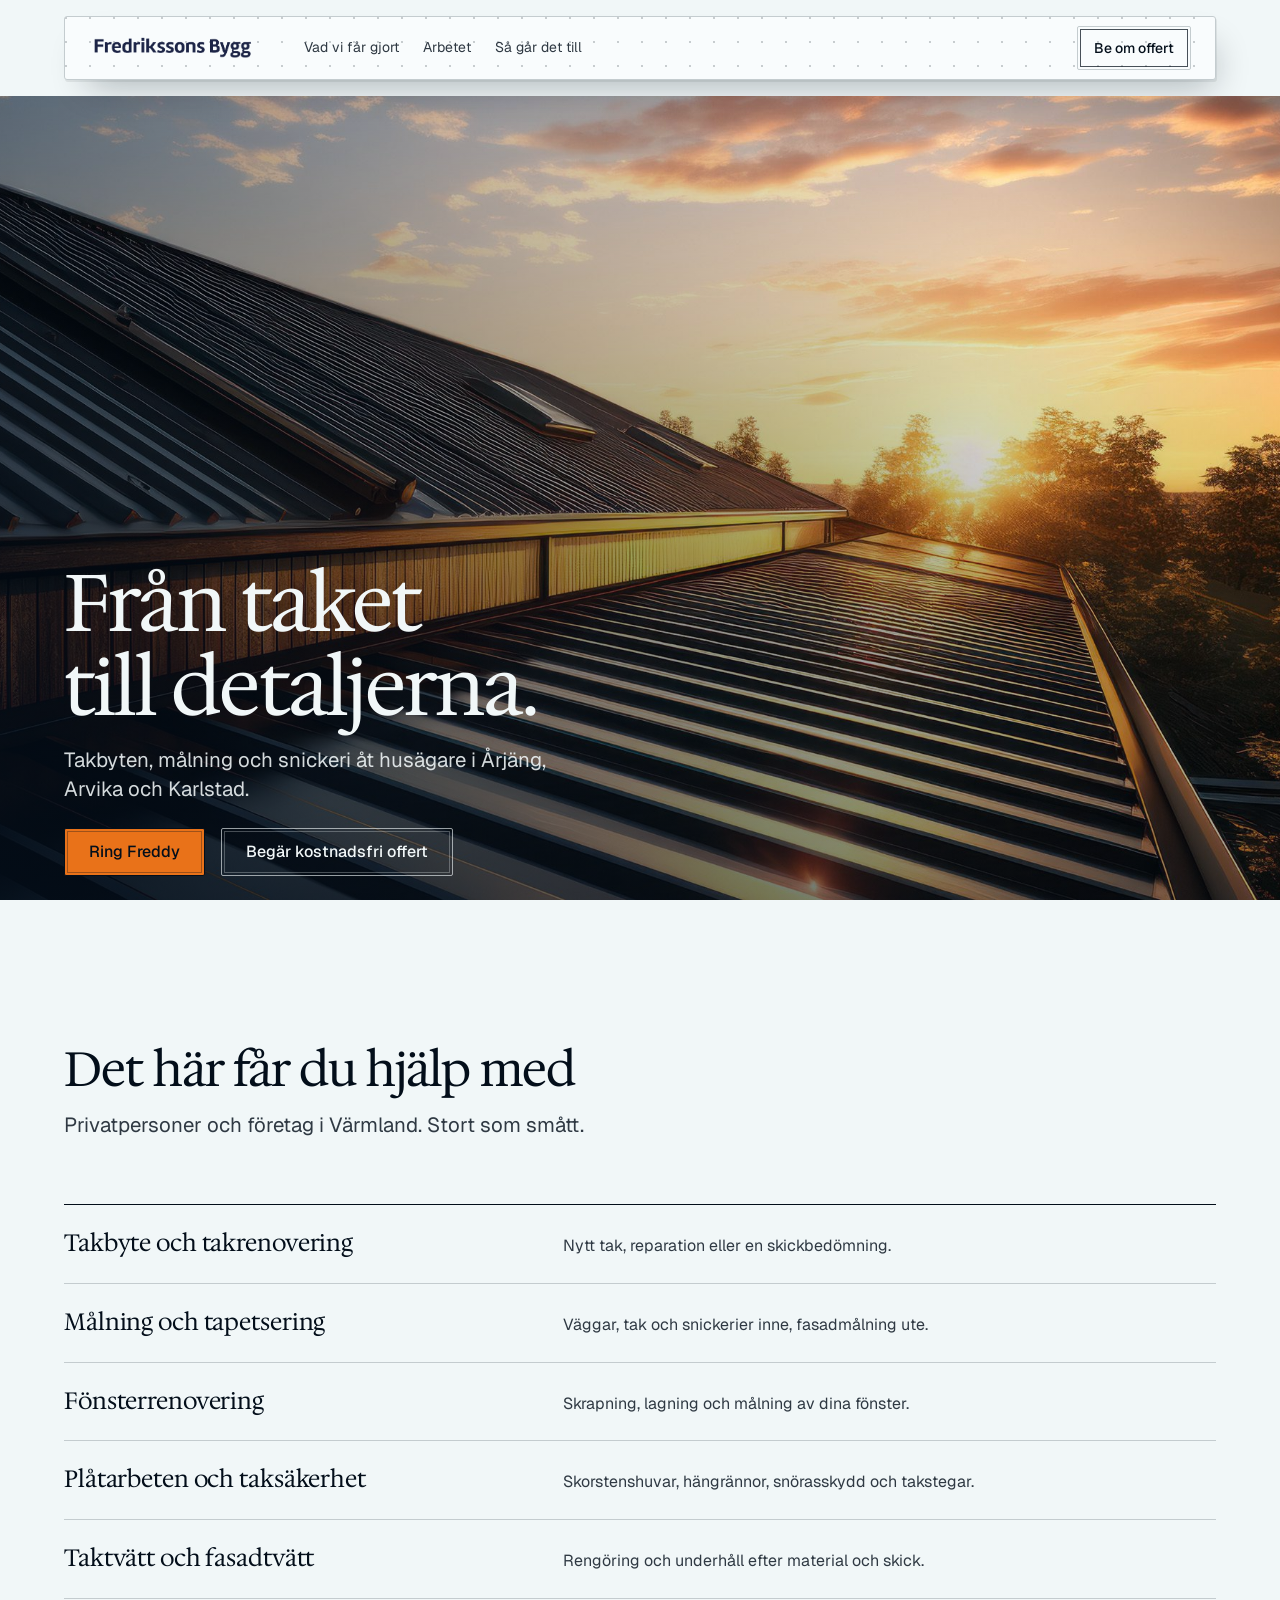
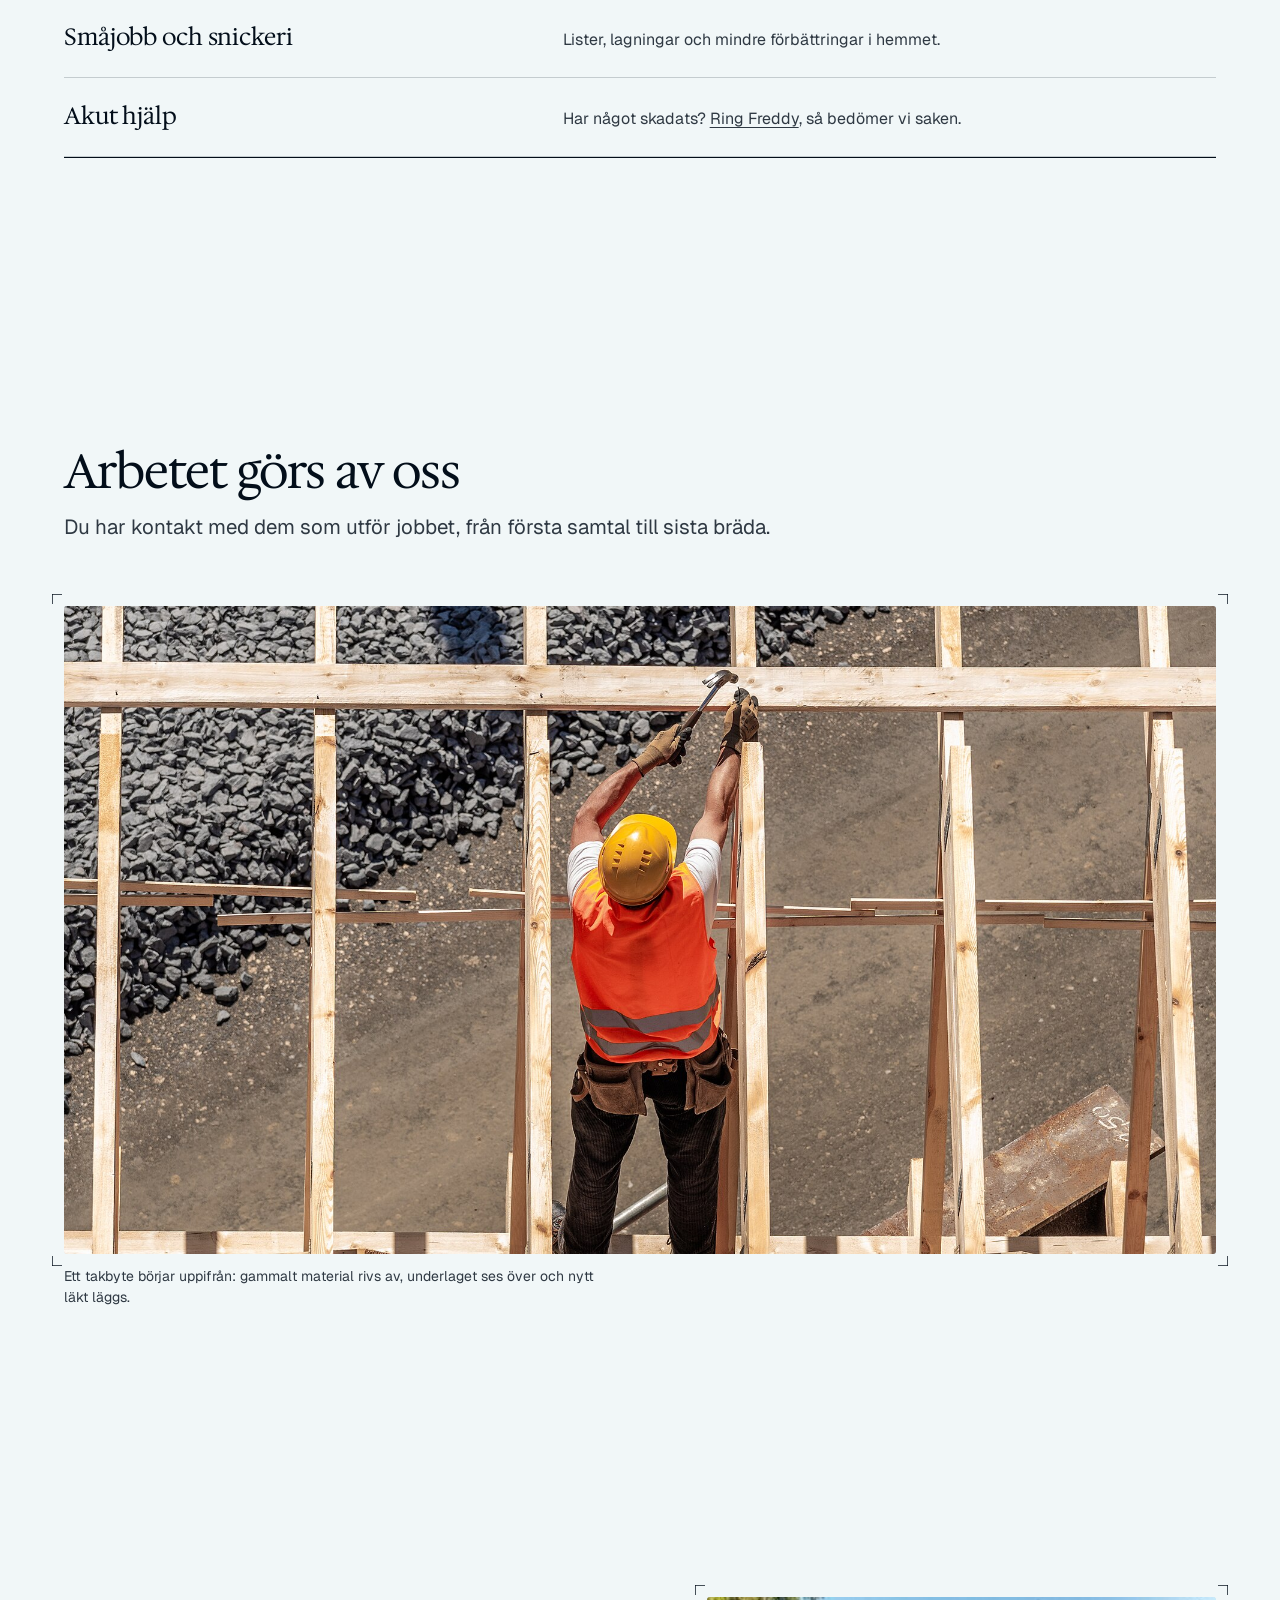
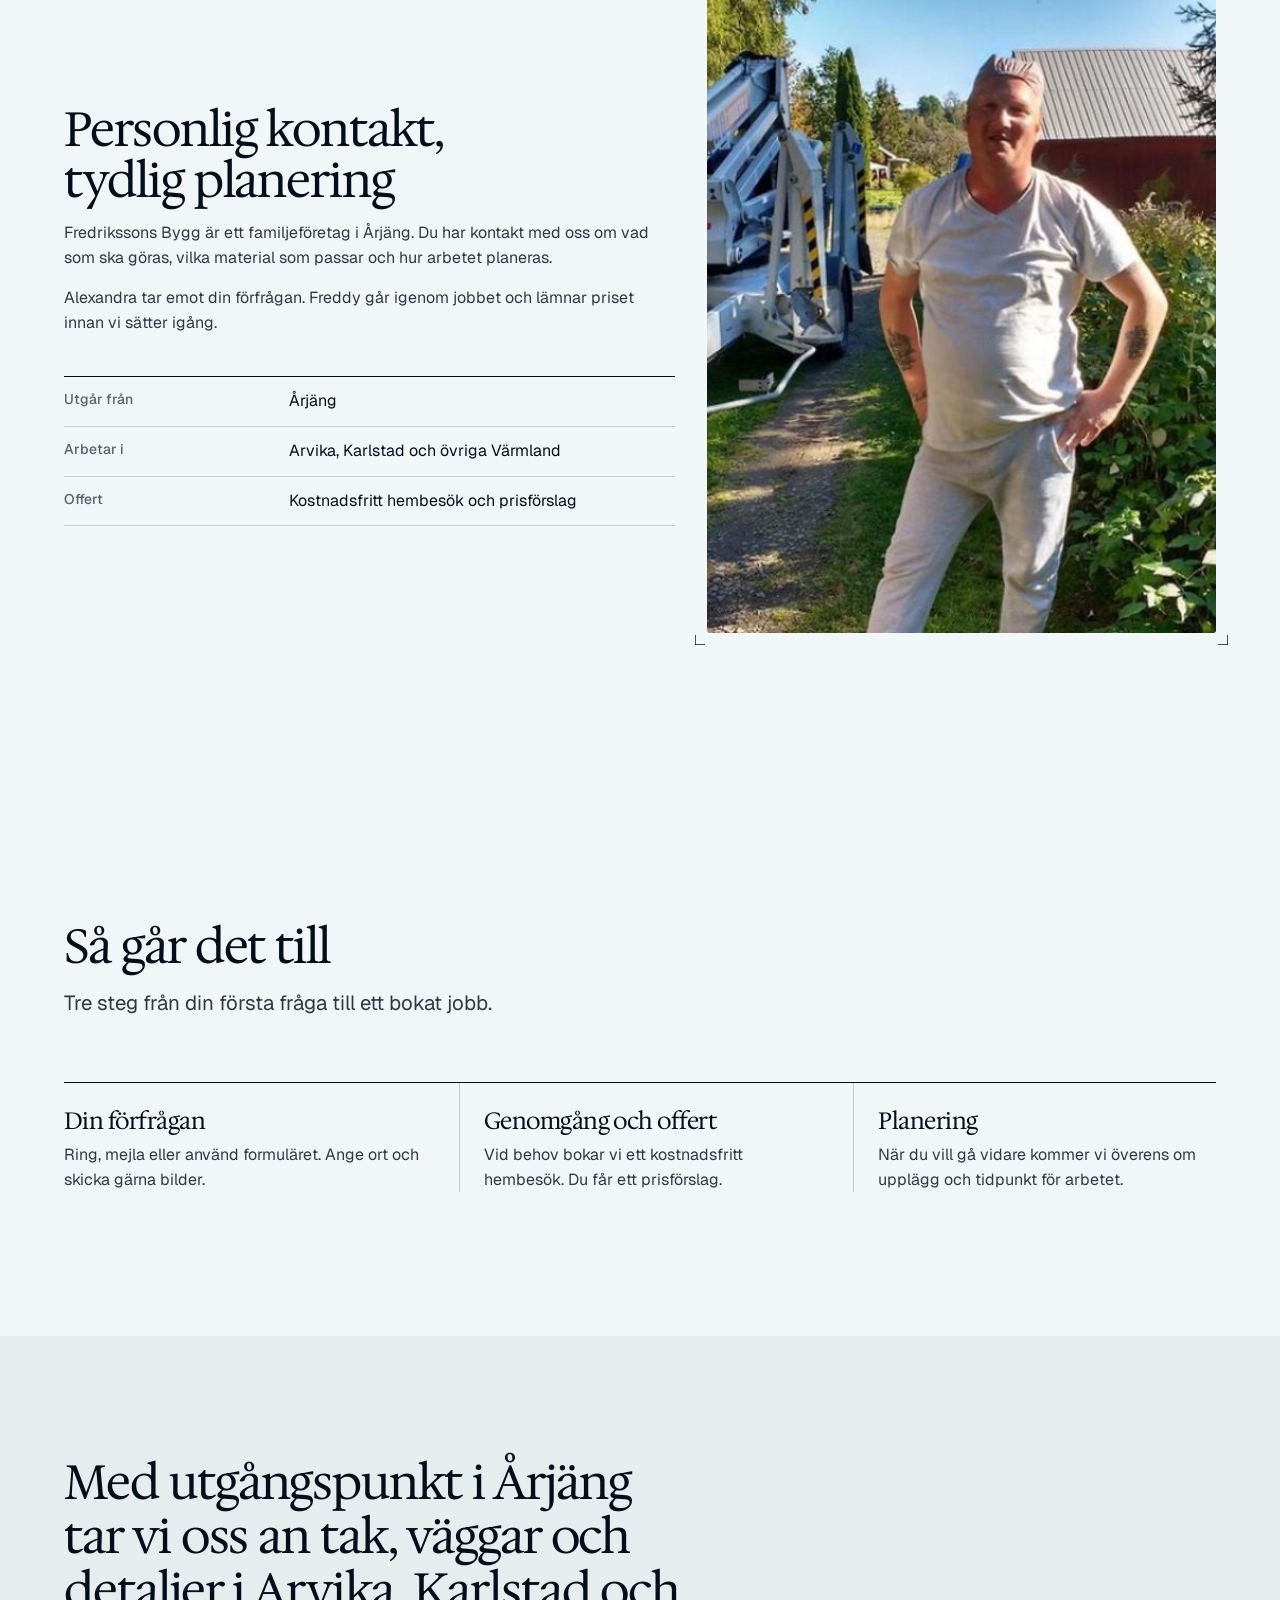
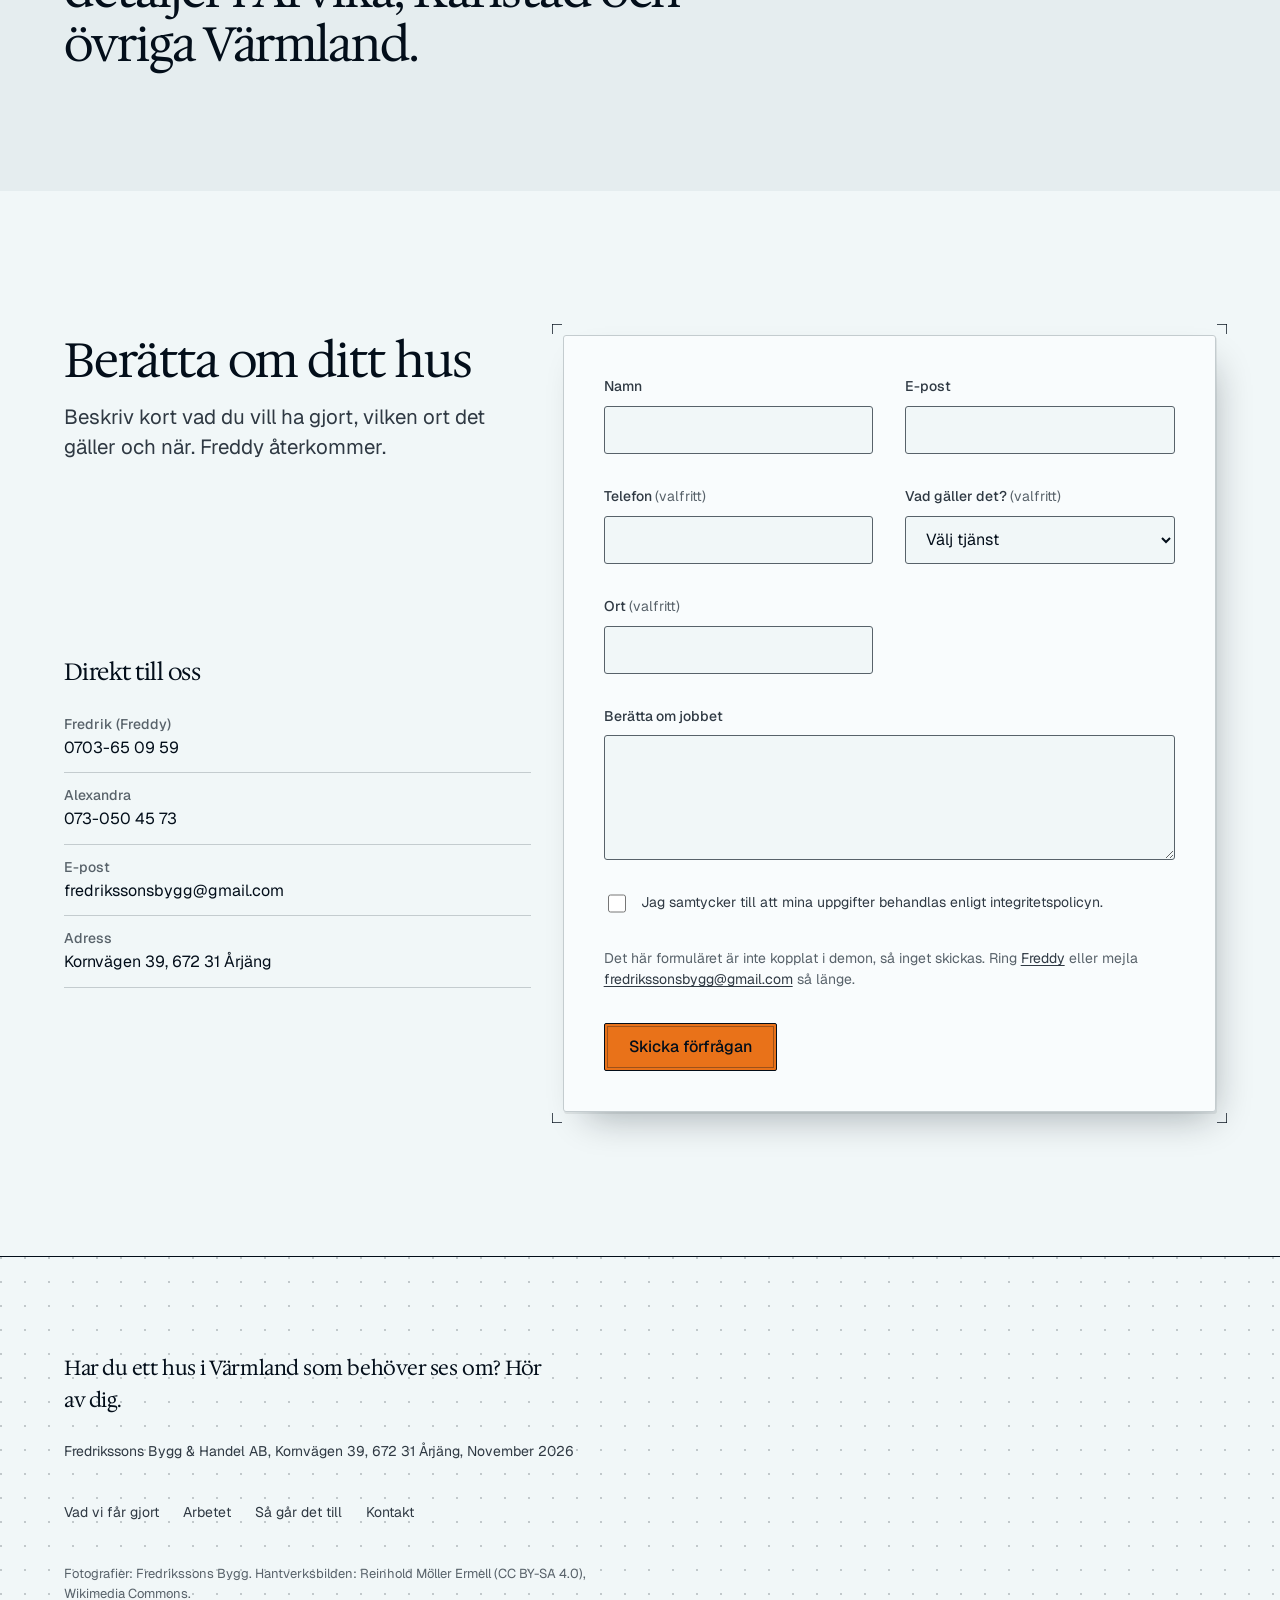
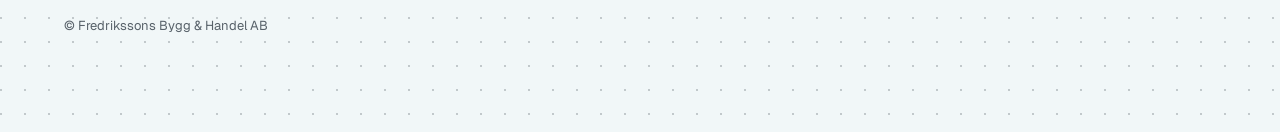
==== index.html @ 861a2e3b "Ny hemsida for Fredrikssons Bygg (Hallmark, Studio)" ====
<!doctype html>
<html lang="sv">
<head>
<meta charset="utf-8">
<meta name="viewport" content="width=device-width, initial-scale=1">
<title>Fredrikssons Bygg: takbyte, målning och snickeri i Värmland</title>
<meta name="description" content="Familjeföretag i Årjäng. Takbyte, målning, fönsterrenovering och småjobb åt husägare i Arvika, Karlstad och övriga Värmland. Kostnadsfri offert.">
<meta name="theme-color" content="#f4f6f7">
<link rel="preconnect" href="https://fonts.googleapis.com">
<link rel="preconnect" href="https://fonts.gstatic.com" crossorigin>
<link href="https://fonts.googleapis.com/css2?family=Hedvig+Letters+Serif:opsz@12..24&family=Geist:wght@400;500&display=swap" rel="stylesheet">
<link rel="stylesheet" href="style.css">
</head>
<body>

<header class="nav">
  <div class="container">
    <div class="nav__pill proof">
      <a class="brand" href="#top" aria-label="Fredrikssons Bygg, till toppen av sidan">
        <img src="files/logotyp.png" width="182" height="28" alt="Fredrikssons Bygg">
      </a>
      <nav class="nav__links" aria-label="Huvudmeny">
        <a href="#tjanster">Vad vi får gjort</a>
        <a href="#arbetet">Arbetet</a>
        <a href="#sa-gar-det-till">Så går det till</a>
      </nav>
      <a class="btn btn--quiet btn--nav" href="#kontakt">Be om offert</a>
    </div>
  </div>
</header>

<main id="top">

  <section class="hero" aria-label="Fredrikssons Bygg">
    <figure class="hero__media" data-slot="hero" data-alt="Ert eget foto: ett färdigt tak i Värmland i dagsljus, gärna ert eget arbete">
      <img src="files/tak.jpg" width="2200" height="1122" alt="Nylagt plåttak i kvällsljus" fetchpriority="high" style="object-position:50% 62%">
    </figure>
    <div class="hero__veil" aria-hidden="true"></div>
    <div class="container hero__content">
      <div class="hero__txt">
        <h1>Från taket till detaljerna.</h1>
        <p class="lead">Takbyten, målning och snickeri åt husägare i Årjäng, Arvika och Karlstad.</p>
        <div class="hero__actions">
          <a class="btn btn--primary" href="tel:+46703650959">Ring Freddy</a>
          <a class="btn btn--ghost" href="#kontakt">Begär kostnadsfri offert</a>
        </div>
      </div>
    </div>
  </section>

  <section class="section" id="tjanster">
    <div class="container">
      <div class="head">
        <h2>Det här får du hjälp med</h2>
        <p class="lead">Privatpersoner och företag i Värmland. Stort som smått.</p>
      </div>
      <ul class="rows">
        <li class="row">
          <h3>Takbyte och takrenovering</h3>
          <p>Nytt tak, reparation eller en skickbedömning.</p>
        </li>
        <li class="row">
          <h3>Målning och tapetsering</h3>
          <p>Väggar, tak och snickerier inne, fasadmålning ute.</p>
        </li>
        <li class="row">
          <h3>Fönsterrenovering</h3>
          <p>Skrapning, lagning och målning av dina fönster.</p>
        </li>
        <li class="row">
          <h3>Plåtarbeten och taksäkerhet</h3>
          <p>Skorstenshuvar, hängrännor, snörasskydd och takstegar.</p>
        </li>
        <li class="row">
          <h3>Taktvätt och fasadtvätt</h3>
          <p>Rengöring och underhåll efter material och skick.</p>
        </li>
        <li class="row">
          <h3>Småjobb och snickeri</h3>
          <p>Lister, lagningar och mindre förbättringar i hemmet.</p>
        </li>
        <li class="row">
          <h3>Akut hjälp</h3>
          <p>Har något skadats? <a href="tel:+46703650959">Ring Freddy</a>, så bedömer vi saken.</p>
        </li>
      </ul>
    </div>
  </section>

  <section class="section" id="arbetet">
    <div class="container">
      <div class="head">
        <h2>Arbetet görs av oss</h2>
        <p class="lead">Du har kontakt med dem som utför jobbet, från första samtal till sista bräda.</p>
      </div>
      <div class="crop">
        <figure class="photo photo--wide" data-slot="arbete" data-alt="Ert eget foto: en av era egna arbetsplatser, till exempel läkt eller pannor som läggs">
          <img src="files/hantverkare.jpg" width="1920" height="1440" alt="Hantverkare lägger läkt på ett underlag, sett uppifrån" loading="lazy" style="object-position:50% 42%">
        </figure>
      </div>
      <p class="caption">Ett takbyte börjar uppifrån: gammalt material rivs av, underlaget ses över och nytt läkt läggs.</p>
    </div>
  </section>

  <section class="section" id="om-oss">
    <div class="container split">
      <div class="split__txt">
        <h2>Personlig kontakt, tydlig planering</h2>
        <p>Fredrikssons Bygg är ett familjeföretag i Årjäng. Du har kontakt med oss om vad som ska göras, vilka material som passar och hur arbetet planeras.</p>
        <p>Alexandra tar emot din förfrågan. Freddy går igenom jobbet och lämnar priset innan vi sätter igång.</p>
        <dl class="facts">
          <div><dt>Utgår från</dt><dd>Årjäng</dd></div>
          <div><dt>Arbetar i</dt><dd>Arvika, Karlstad och övriga Värmland</dd></div>
          <div><dt>Offert</dt><dd>Kostnadsfritt hembesök och prisförslag</dd></div>
        </dl>
      </div>
      <div class="crop">
        <figure class="photo" data-slot="person" data-alt="Ert eget foto: Freddy, Alexandra eller ni två, gärna i arbetskläder">
          <img src="files/freddy.jpg" width="582" height="600" alt="En av oss utanför en arbetsplats" loading="lazy">
        </figure>
      </div>
    </div>
  </section>

  <section class="section" id="sa-gar-det-till">
    <div class="container">
      <div class="head">
        <h2>Så går det till</h2>
        <p class="lead">Tre steg från din första fråga till ett bokat jobb.</p>
      </div>
      <ol class="steps">
        <li>
          <h3>Din förfrågan</h3>
          <p>Ring, mejla eller använd formuläret. Ange ort och skicka gärna bilder.</p>
        </li>
        <li>
          <h3>Genomgång och offert</h3>
          <p>Vid behov bokar vi ett kostnadsfritt hembesök. Du får ett prisförslag.</p>
        </li>
        <li>
          <h3>Planering</h3>
          <p>När du vill gå vidare kommer vi överens om upplägg och tidpunkt för arbetet.</p>
        </li>
      </ol>
    </div>
  </section>

  <section class="section section--band" id="omrade">
    <div class="container">
      <p class="statement">Med utgångspunkt i Årjäng tar vi oss an tak, väggar och detaljer i Arvika, Karlstad och övriga Värmland.</p>
    </div>
  </section>

  <section class="section" id="kontakt">
    <div class="container">
      <div class="close">
        <div class="close__intro">
          <h2>Berätta om ditt hus</h2>
          <p class="lead">Beskriv kort vad du vill ha gjort, vilken ort det gäller och när. Freddy återkommer.</p>
        </div>
        <form class="form crop" id="offert" data-endpoint="">
          <p class="field">
            <label for="namn">Namn</label>
            <input id="namn" name="namn" type="text" autocomplete="name" required>
          </p>
          <p class="field">
            <label for="epost">E-post</label>
            <input id="epost" name="epost" type="email" autocomplete="email" required>
          </p>
          <p class="field">
            <label for="telefon">Telefon <span class="opt">(valfritt)</span></label>
            <input id="telefon" name="telefon" type="tel" autocomplete="tel" inputmode="tel">
          </p>
          <p class="field">
            <label for="tjanst">Vad gäller det? <span class="opt">(valfritt)</span></label>
            <select id="tjanst" name="tjanst">
              <option value="">Välj tjänst</option>
              <option>Takbyte eller takrenovering</option>
              <option>Målning eller tapetsering</option>
              <option>Fönsterrenovering</option>
              <option>Småjobb eller snickeri</option>
              <option>Taktvätt eller fasadtvätt</option>
              <option>Plåtarbeten eller taksäkerhet</option>
              <option>Annat eller flera tjänster</option>
            </select>
          </p>
          <p class="field">
            <label for="ort">Ort <span class="opt">(valfritt)</span></label>
            <input id="ort" name="ort" type="text" autocomplete="address-level2">
          </p>
          <p class="field field--wide">
            <label for="jobb">Berätta om jobbet</label>
            <textarea id="jobb" name="jobb" rows="4" required></textarea>
          </p>
          <p class="field field--check">
            <input id="samtycke" name="samtycke" type="checkbox" required>
            <label for="samtycke">Jag samtycker till att mina uppgifter behandlas enligt integritetspolicyn.</label>
          </p>
          <p class="form__note" data-note>Det här formuläret är inte kopplat i demon, så inget skickas. Ring <a href="tel:+46703650959">Freddy</a> eller mejla <a href="mailto:fredrikssonsbygg@gmail.com">fredrikssonsbygg@gmail.com</a> så länge.</p>
          <button type="submit" class="btn btn--primary">Skicka förfrågan</button>
        </form>
        <aside class="contact">
          <h3>Direkt till oss</h3>
          <dl class="contact__list">
            <div><dt>Fredrik (Freddy)</dt><dd><a href="tel:+46703650959">0703-65 09 59</a></dd></div>
            <div><dt>Alexandra</dt><dd><a href="tel:+46730504573">073-050 45 73</a></dd></div>
            <div><dt>E-post</dt><dd><a href="mailto:fredrikssonsbygg@gmail.com">fredrikssonsbygg@gmail.com</a></dd></div>
            <div><dt>Adress</dt><dd>Kornvägen 39, 672 31 Årjäng</dd></div>
          </dl>
        </aside>
      </div>
    </div>
  </section>

</main>

<footer class="footer proof">
  <div class="container">
    <p class="footer__close">Har du ett hus i Värmland som behöver ses om? Hör av dig.</p>
    <p class="footer__sign">Fredrikssons Bygg &amp; Handel AB, Kornvägen 39, 672 31 Årjäng, <time datetime="2026-11">November 2026</time></p>
    <nav class="footer__links" aria-label="Sidfot">
      <a href="#tjanster">Vad vi får gjort</a>
      <a href="#arbetet">Arbetet</a>
      <a href="#sa-gar-det-till">Så går det till</a>
      <a href="#kontakt">Kontakt</a>
    </nav>
    <p class="footer__credits" data-credits>Fotografier: Fredrikssons Bygg. Hantverksbilden: Reinhold Möller Ermell (CC BY-SA 4.0), Wikimedia Commons.</p>
    <p class="footer__legal">© Fredrikssons Bygg &amp; Handel AB</p>
  </div>
</footer>

<script>
window.hallmarkSlots = (m) => { for (const [k, v] of Object.entries(m)) { const s = document.querySelector(`[data-slot="${k}"]`); if (!s) continue; const im = new Image(); im.src = typeof v === 'string' ? v : v.src; im.alt = (typeof v === 'object' && v.alt) || s.dataset.alt || ''; s.querySelectorAll(':scope > img').forEach((o) => o.remove()); s.prepend(im); } };
document.querySelectorAll('[data-slot] img').forEach((i) => { if (i.complete && !i.naturalWidth) i.remove(); else i.addEventListener('error', () => i.remove(), { once: true }); });
document.getElementById('offert').addEventListener('submit', (e) => e.preventDefault());
</script>
</body>
</html>
---- style.css ----
/* Hallmark · shape: Work-led proof sheet (swapped from the draw's Feature Stack, which needs product screens the material has none of) · genre: editorial · theme: Studio (deal 1/3, drawn) · job: hire · draw: 2545f6
 * hero: Poster · nav: floating bar (pill refused: Studio's corners are square) · footer: letter close · imagery: photographs, the family's own two plus one library frame credited in the footer · signature: the family's roof at dusk as the whole first screen
 * axes: light/roman-serif/warm · posture: restrained · contrast: pass · fold: pass · v2.0.0 */
/* Hallmark · pre-emit critique: P5 H4 E4 S5 R4 V4 · weakest: E, the services were about to become icon tiles; set them as rows under an ink rule instead */
@import url("./tokens.css");
@import url("./base.css");

/* ---------- print marks (Studio): crop ticks on every printed piece ---------- */
.crop { position: relative; --l: 10px; --o: 12px; }
.crop::before {
  content: ""; position: absolute; inset: calc(-1 * var(--o)); pointer-events: none; z-index: var(--z-raised);
  background:
    linear-gradient(var(--color-mark), var(--color-mark)) 0 0 / var(--l) 1px no-repeat,
    linear-gradient(var(--color-mark), var(--color-mark)) 0 0 / 1px var(--l) no-repeat,
    linear-gradient(var(--color-mark), var(--color-mark)) 100% 0 / var(--l) 1px no-repeat,
    linear-gradient(var(--color-mark), var(--color-mark)) 100% 0 / 1px var(--l) no-repeat,
    linear-gradient(var(--color-mark), var(--color-mark)) 0 100% / var(--l) 1px no-repeat,
    linear-gradient(var(--color-mark), var(--color-mark)) 0 100% / 1px var(--l) no-repeat,
    linear-gradient(var(--color-mark), var(--color-mark)) 100% 100% / var(--l) 1px no-repeat,
    linear-gradient(var(--color-mark), var(--color-mark)) 100% 100% / 1px var(--l) no-repeat;
}

/* the theme's generated proof ground; never behind running text, never behind the whole page */
.proof { background-image: radial-gradient(circle at 1px 1px, var(--color-dot) 1px, transparent 1.4px); background-size: 24px 24px; }

/* the orange construction guide, rules only, never orange type */
.guide { display: block; width: var(--space-3xl); height: var(--rule-hair); background: var(--color-accent); margin-bottom: var(--space-lg); }

/* ---------- controls ---------- */
.btn {
  position: relative; display: inline-flex; align-items: center; justify-content: center; gap: var(--space-xs);
  min-height: 48px; padding: 0 var(--space-lg); border: var(--rule-hair) solid var(--color-ink); border-radius: 2px;
  background: transparent; color: var(--color-ink); font: 500 var(--text-md) / 1 var(--font-body);
  white-space: nowrap; text-decoration: none; cursor: pointer;
  transition: background-color var(--dur-short) var(--ease-out), color var(--dur-short) var(--ease-out), transform var(--dur-micro) var(--ease-out);
}
.btn::after { content: ""; position: absolute; inset: 2px; border: var(--rule-hair) solid var(--color-mark); pointer-events: none; }
.btn:hover { background: var(--color-paper-2); }
.btn:active { transform: translateY(1px); }
.btn:focus-visible { outline: 2px solid var(--color-focus); outline-offset: 2px; }
.btn:disabled, .btn[aria-disabled="true"] { opacity: 0.55; cursor: not-allowed; transform: none; }
.btn--primary { background: var(--color-accent); color: var(--color-accent-ink); border-color: var(--color-ink); }
.btn--primary:hover { background: color-mix(in oklab, var(--color-accent) 84%, var(--color-ink)); }
.btn--primary::after { border-color: color-mix(in oklab, var(--color-accent-ink) 32%, transparent); }
.btn--quiet { border-color: var(--color-rule); }
.btn--quiet:hover { background: var(--color-paper-2); }
.btn--ghost { color: var(--color-paper); border-color: color-mix(in oklab, var(--color-paper) 62%, transparent); }
.btn--ghost:hover { background: color-mix(in oklab, var(--color-paper) 16%, transparent); }
.btn--ghost::after { border-color: color-mix(in oklab, var(--color-paper) 28%, transparent); }

/* ---------- nav: a floating proof bar ---------- */
.nav { position: sticky; top: 0; z-index: var(--z-sticky-nav); padding-block: var(--space-md); }
.nav__pill {
  display: flex; align-items: center; gap: var(--space-lg); min-height: 64px;
  padding-inline: var(--space-lg); background-color: var(--color-paper-hi);
  border: var(--rule-hair) solid var(--color-rule); border-radius: var(--radius-card); box-shadow: var(--shadow-sheet);
}
.brand { display: inline-flex; align-items: center; }
.brand img { height: 26px; width: auto; }
.nav__links { display: flex; gap: var(--space-lg); margin-inline-start: var(--space-lg); }
.nav__links a { font-size: var(--text-sm); color: var(--color-ink-2); text-decoration: none; }
.nav__links a:hover { color: var(--color-ink); text-decoration: underline; text-decoration-color: var(--color-accent); text-underline-offset: 0.24em; }
.btn--nav { margin-inline-start: auto; min-height: 44px; padding: 0 var(--space-md); font-size: var(--text-sm); }

/* ---------- hero: Poster ---------- */
:root { --nav-h: calc(64px + var(--space-md) * 2); }
.hero { position: relative; display: grid; align-content: end; min-height: calc(100dvh - var(--nav-h)); isolation: isolate; }
.hero__media { position: absolute; inset: 0; margin: 0; border-radius: 0; }
.hero__veil {
  position: absolute; inset: 0; z-index: 2;
  background: linear-gradient(to top right, color-mix(in oklab, var(--color-ink) 84%, transparent) 0%, color-mix(in oklab, var(--color-ink) 34%, transparent) 52%, transparent 84%);
}
.hero__content { position: relative; z-index: 3; padding-block: var(--space-2xl) var(--space-lg); }
.hero__txt { max-width: 34rem; }
.hero h1 { color: var(--color-paper); }
.hero .lead { margin-top: var(--space-md); color: color-mix(in oklab, var(--color-paper) 88%, transparent); }
.hero__actions { display: flex; flex-wrap: wrap; gap: var(--space-md); margin-top: var(--space-lg); }

/* ---------- sections ---------- */
.section { padding-block: var(--section-gap); }
.head { margin-bottom: var(--space-2xl); }
.head h2 { margin-bottom: var(--space-md); }
.head .lead { color: var(--color-ink-2); }

/* rows: the services as an index under an ink rule */
.rows { list-style: none; margin: 0; padding: 0; border-top: var(--rule-hair) solid var(--color-ink); border-bottom: var(--rule-hair) solid var(--color-ink); }
.row {
  display: grid; grid-template-columns: minmax(0, 5fr) minmax(0, 7fr); gap: var(--gap-columns); align-items: baseline;
  padding-block: var(--space-lg); border-bottom: var(--rule-hair) solid var(--color-rule);
  animation: rise var(--dur-long) var(--ease-out) both;
}
.rows .row:nth-child(2) { animation-delay: 40ms; }
.rows .row:nth-child(3) { animation-delay: 80ms; }
.rows .row:nth-child(4) { animation-delay: 120ms; }
.rows .row:nth-child(5) { animation-delay: 160ms; }
.rows .row:nth-child(6) { animation-delay: 200ms; }
.rows .row:nth-child(7) { animation-delay: 240ms; }
.row h3 { font-size: var(--text-title); letter-spacing: -0.005em; }
.row p { color: var(--color-ink-2); max-width: 62ch; }
@keyframes rise { from { opacity: 0; transform: translateY(10px); } to { opacity: 1; transform: none; } }

/* photographs */
.photo { width: 100%; margin: 0; border-radius: var(--radius-card); outline: var(--rule-hair) solid color-mix(in oklab, var(--color-ink) 8%, transparent); outline-offset: -1px; }
.photo--wide { aspect-ratio: 16 / 9; min-height: 360px; }
#om-oss .photo { aspect-ratio: 4 / 5; min-height: 440px; }
.caption { margin-top: var(--space-sm); font-size: var(--text-sm); color: var(--color-ink-2); max-width: 62ch; }

/* split: the family */
.split { display: grid; grid-template-columns: minmax(0, 6fr) minmax(0, 5fr); gap: var(--gap-columns); align-items: center; }
.split__txt h2 { margin-bottom: var(--space-md); }
.split__txt p { color: var(--color-ink-2); margin-bottom: var(--space-md); max-width: 60ch; }
.facts { margin: var(--space-xl) 0 0; border-top: var(--rule-hair) solid var(--color-ink); }
.facts > div { display: grid; grid-template-columns: minmax(0, 1fr) minmax(0, 2fr); gap: var(--gap-columns); padding-block: var(--space-sm); border-bottom: var(--rule-hair) solid var(--color-rule); }
.facts dt, .contact__list dt { font-size: var(--text-sm); font-weight: 500; color: var(--color-muted); }
.facts dd { margin: 0; }

/* steps: a real ordered list, no ordinal labels */
.steps { list-style: none; margin: 0; padding: 0; display: grid; grid-template-columns: repeat(3, minmax(0, 1fr)); gap: var(--gap-columns); border-top: var(--rule-hair) solid var(--color-ink); }
.steps li { padding-block: var(--space-lg) 0; }
.steps li + li { padding-inline-start: var(--space-lg); border-inline-start: var(--rule-hair) solid var(--color-rule); }
.steps h3 { margin-bottom: var(--space-xs); }
.steps p { color: var(--color-ink-2); }

/* statement band */
.section--band { background: var(--color-paper-2); padding-block: var(--section-gap-s); }
.statement { font-family: var(--font-display); font-weight: var(--display-weight); font-size: var(--text-section); line-height: 1.12; letter-spacing: var(--tracking-display); max-width: 24ch; }

/* close: the quote form beside the head, the direct lines beneath it */
.close { display: grid; grid-template-columns: minmax(0, 5fr) minmax(0, 7fr); gap: var(--gap-columns); align-items: start; }
.close__intro { grid-column: 1; }
.close__intro h2 { margin-bottom: var(--space-md); }
.close__intro .lead { color: var(--color-ink-2); margin-bottom: var(--space-xl); }
.contact { grid-column: 1; }
.form {
  display: grid; grid-template-columns: repeat(2, minmax(0, 1fr)); gap: var(--gap-columns);
  background-color: var(--color-paper-hi); border: var(--rule-hair) solid var(--color-rule); border-radius: var(--radius-card);
  box-shadow: var(--shadow-sheet); padding: var(--space-xl); grid-column: 2; grid-row: 1 / span 2;
}
.field { display: flex; flex-direction: column; gap: var(--space-xs); margin: 0; }
.field--wide, .field--check, .form__note, .form .btn { grid-column: 1 / -1; }
.field label { font-size: var(--text-sm); font-weight: 500; color: var(--color-ink-2); }
.opt { font-weight: 400; color: var(--color-muted); }
input[type="text"], input[type="email"], input[type="tel"], select, textarea {
  min-height: 48px; padding-inline: var(--space-md); background: var(--color-paper); color: var(--color-ink);
  border: var(--rule-hair) solid var(--color-muted); border-radius: 3px; font-size: var(--text-md);
}
textarea { padding-block: var(--space-sm); resize: vertical; }
input:focus-visible, select:focus-visible, textarea:focus-visible { outline: 2px solid var(--color-focus); outline-offset: 0; }
input:disabled, select:disabled, textarea:disabled { opacity: 0.55; cursor: not-allowed; }
.field--check { flex-direction: row; align-items: flex-start; gap: var(--space-sm); }
.field--check input { min-height: 0; width: 1.15rem; height: 1.15rem; margin-block-start: 2px; flex-shrink: 0; }
.field--check label { font-weight: 400; }
.form__note { font-size: var(--text-sm); color: var(--color-muted); max-width: 62ch; }
.form__note a { color: var(--color-ink-2); }
.form .btn { justify-self: start; }
.contact h3 { margin-bottom: var(--space-md); }
.contact__list { margin: 0; }
.contact__list > div { padding-block: var(--space-sm); border-bottom: var(--rule-hair) solid var(--color-rule); }
.contact__list dd { margin: 0; }
.contact__list a { text-decoration-color: transparent; }
.contact__list a:hover { text-decoration-color: var(--color-accent); }

/* ---------- footer: a letter close ---------- */
.footer { border-top: var(--rule-hair) solid var(--color-ink); padding-block: var(--space-3xl); }
.footer__close { font-family: var(--font-display); font-weight: var(--display-weight); font-size: var(--text-lead); letter-spacing: var(--tracking-display); max-width: 44ch; margin-bottom: var(--space-lg); }
.footer__sign { font-size: var(--text-sm); color: var(--color-ink-2); margin-bottom: var(--space-xl); }
.footer__links { display: flex; flex-wrap: wrap; gap: var(--space-lg); margin-bottom: var(--space-xl); }
.footer__links a { font-size: var(--text-sm); color: var(--color-ink-2); text-decoration: none; }
.footer__links a:hover { color: var(--color-ink); text-decoration: underline; text-decoration-color: var(--color-accent); text-underline-offset: 0.24em; }
.footer__credits { font-size: var(--text-xs); color: var(--color-muted); margin-bottom: var(--space-sm); max-width: 72ch; }
.footer__legal { font-size: var(--text-xs); color: var(--color-muted); }

/* ---------- responsive ---------- */
@media (max-width: 60rem) {
  .hero { min-height: calc(100svh - var(--nav-h)); }
  .photo--wide, #om-oss .photo { min-height: 0; }
  .nav__links { display: none; }
  .split, .close { grid-template-columns: minmax(0, 1fr); gap: var(--space-2xl); }
  .close__intro, .contact, .form { grid-column: 1; grid-row: auto; }
  #om-oss .photo { order: -1; }
  .steps { grid-template-columns: minmax(0, 1fr); }
  .steps li + li { border-inline-start: 0; padding-inline-start: 0; border-top: var(--rule-hair) solid var(--color-rule); }
  .statement { max-width: 32ch; }
}
@media (max-width: 40rem) {
  .row { grid-template-columns: minmax(0, 1fr); gap: var(--space-xs); }
  .form { grid-template-columns: minmax(0, 1fr); }
  .hero__actions .btn { flex: 1 1 auto; }
}
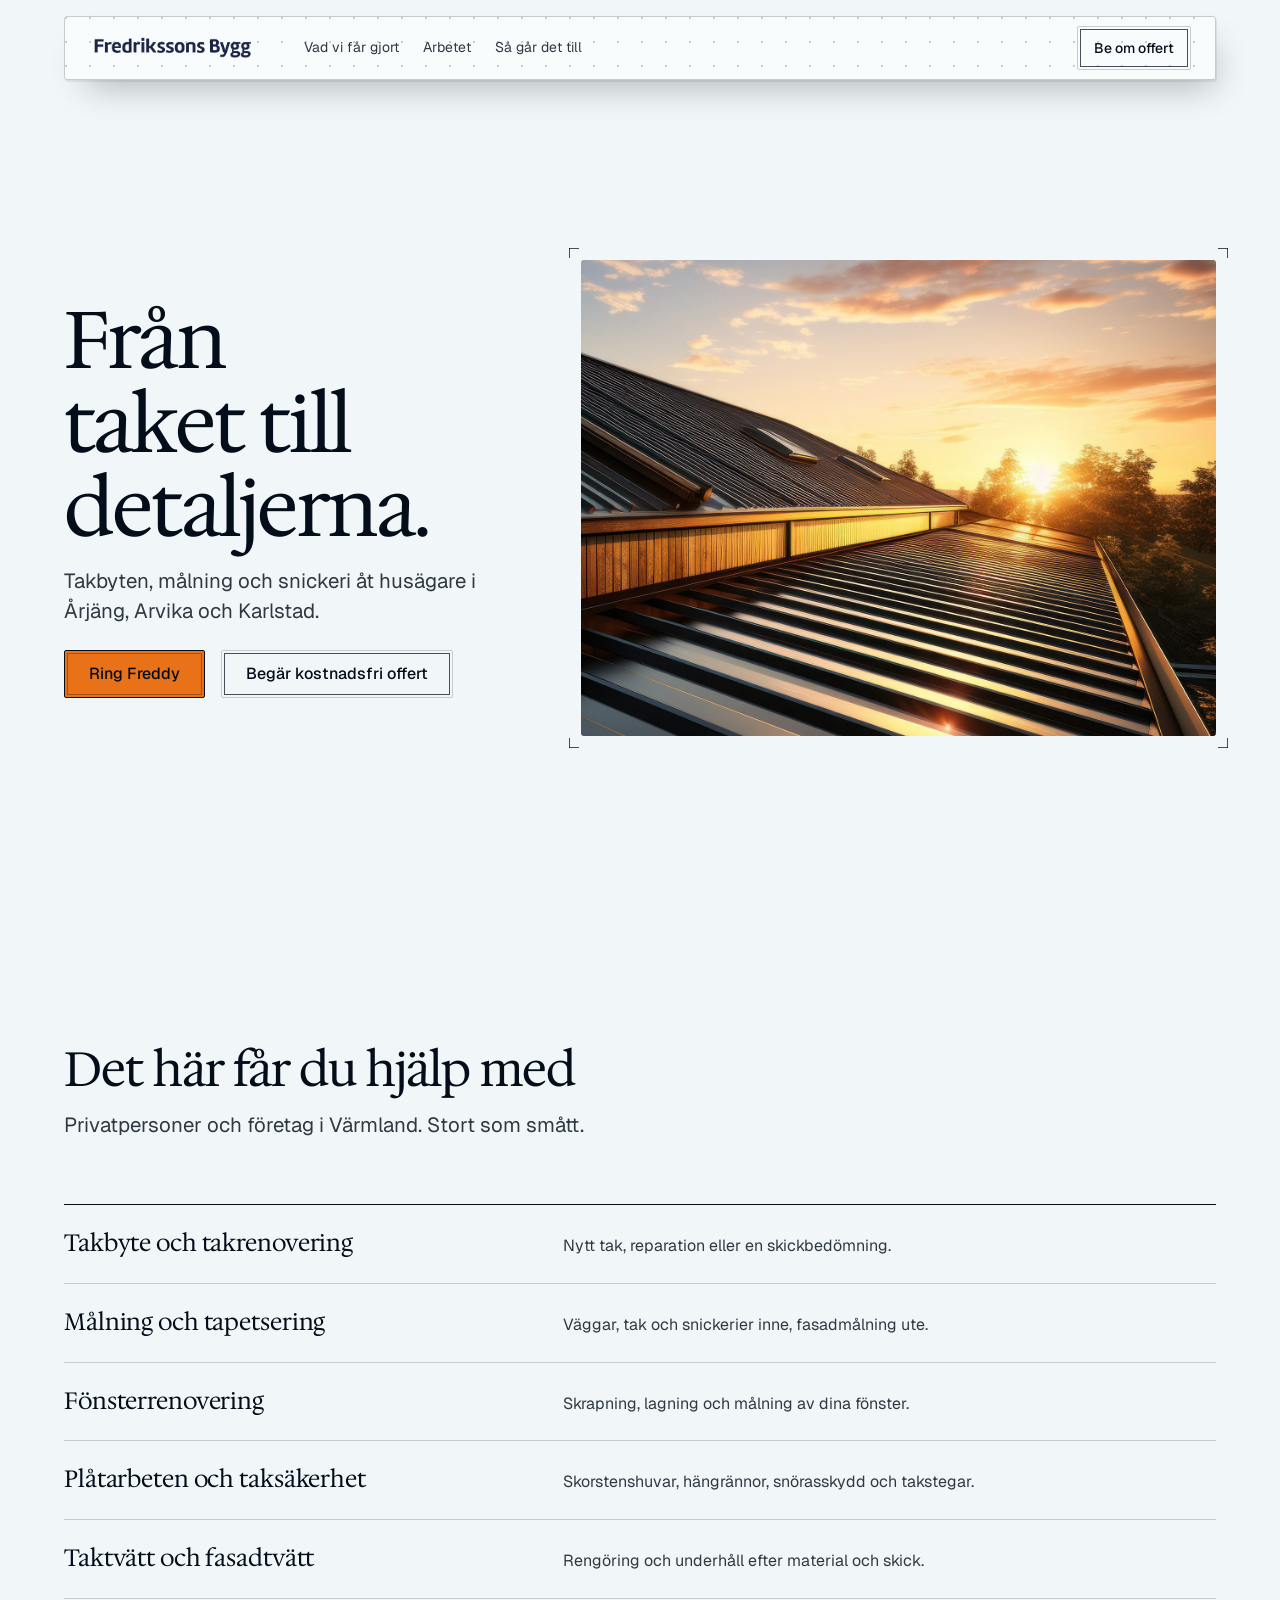
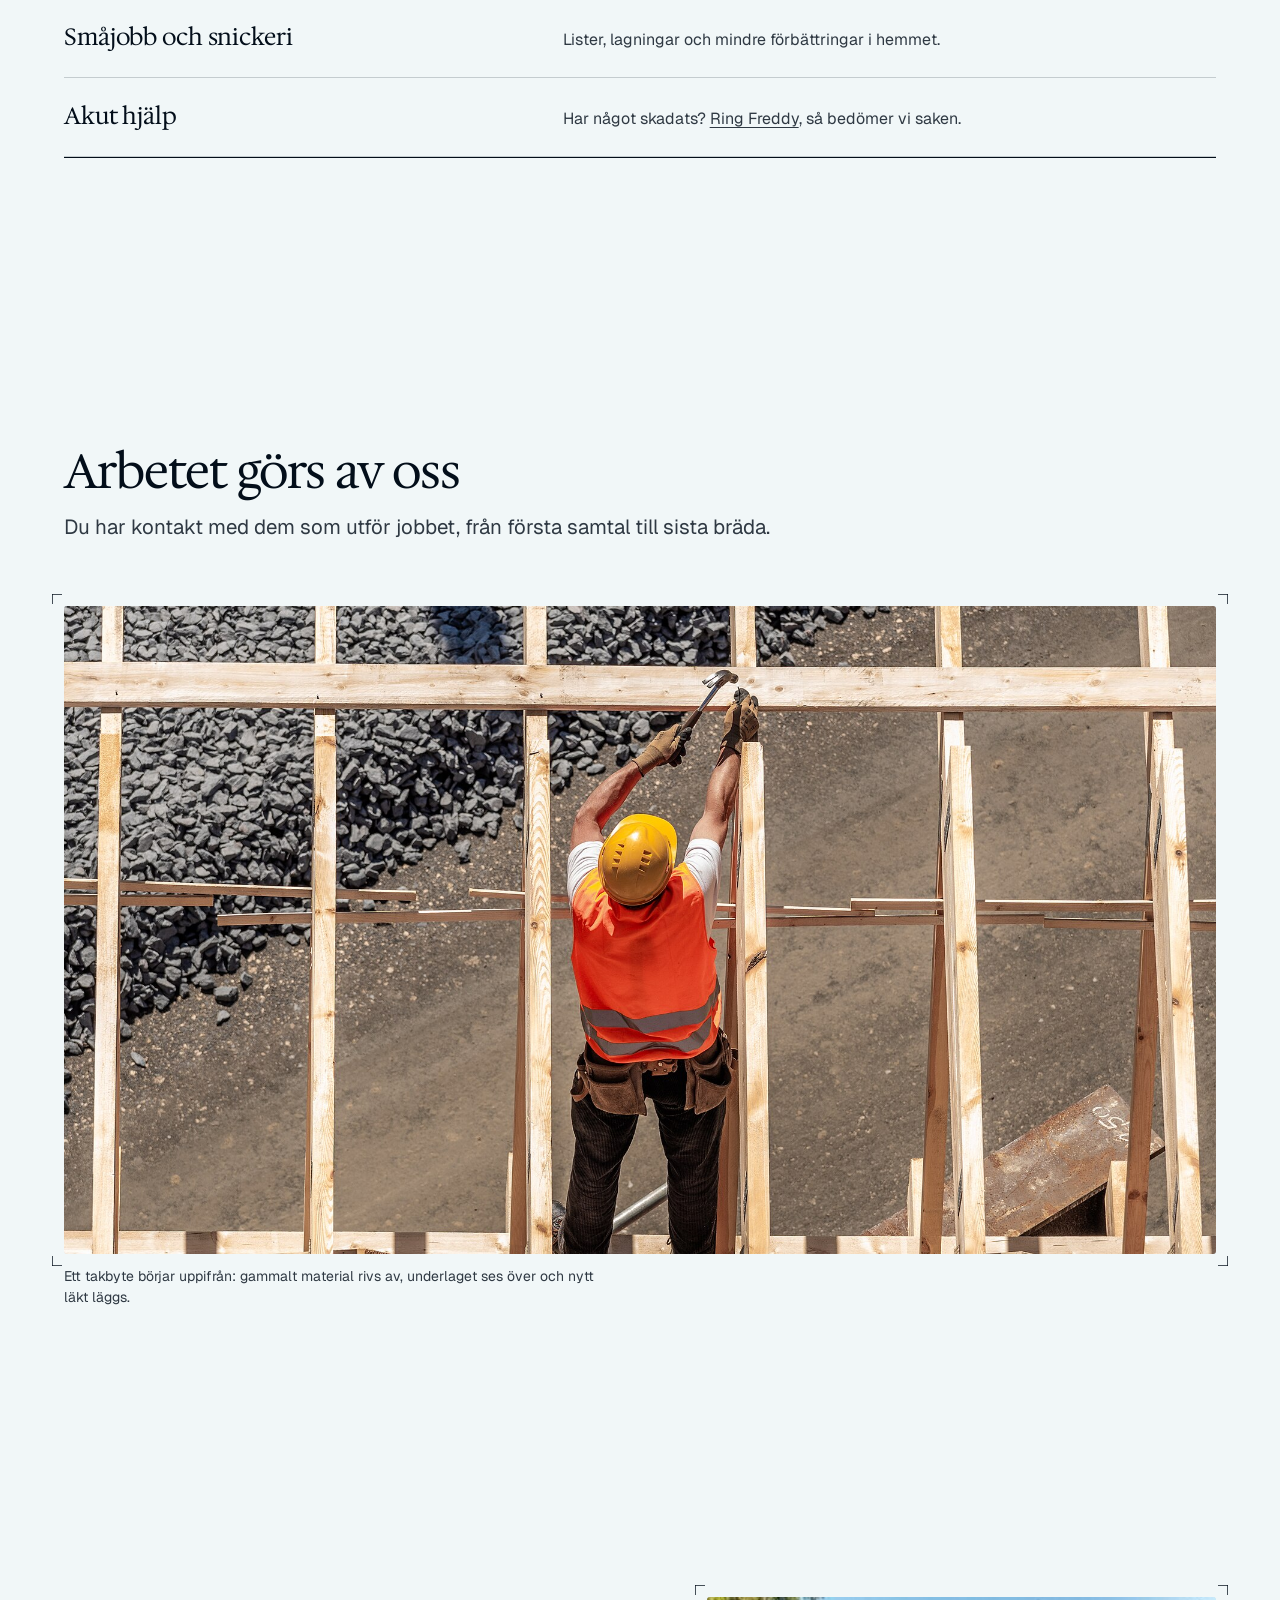
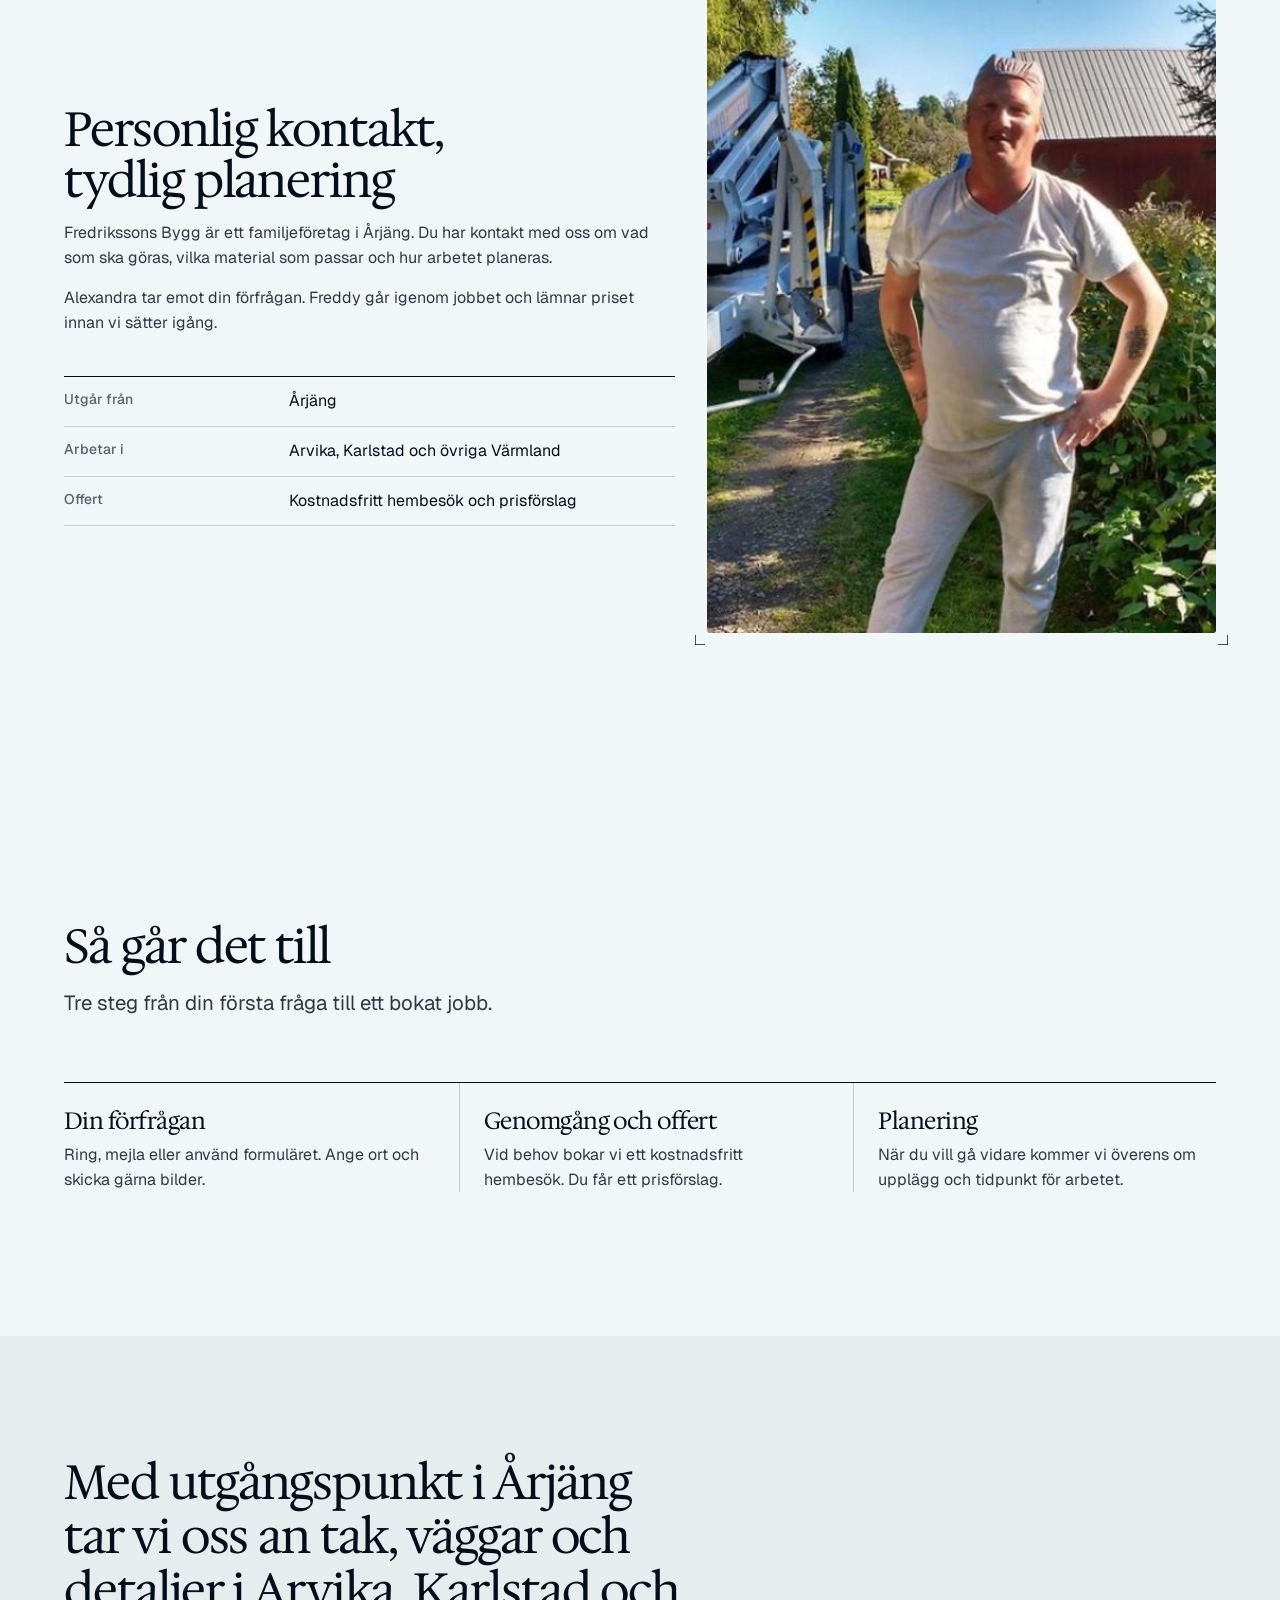
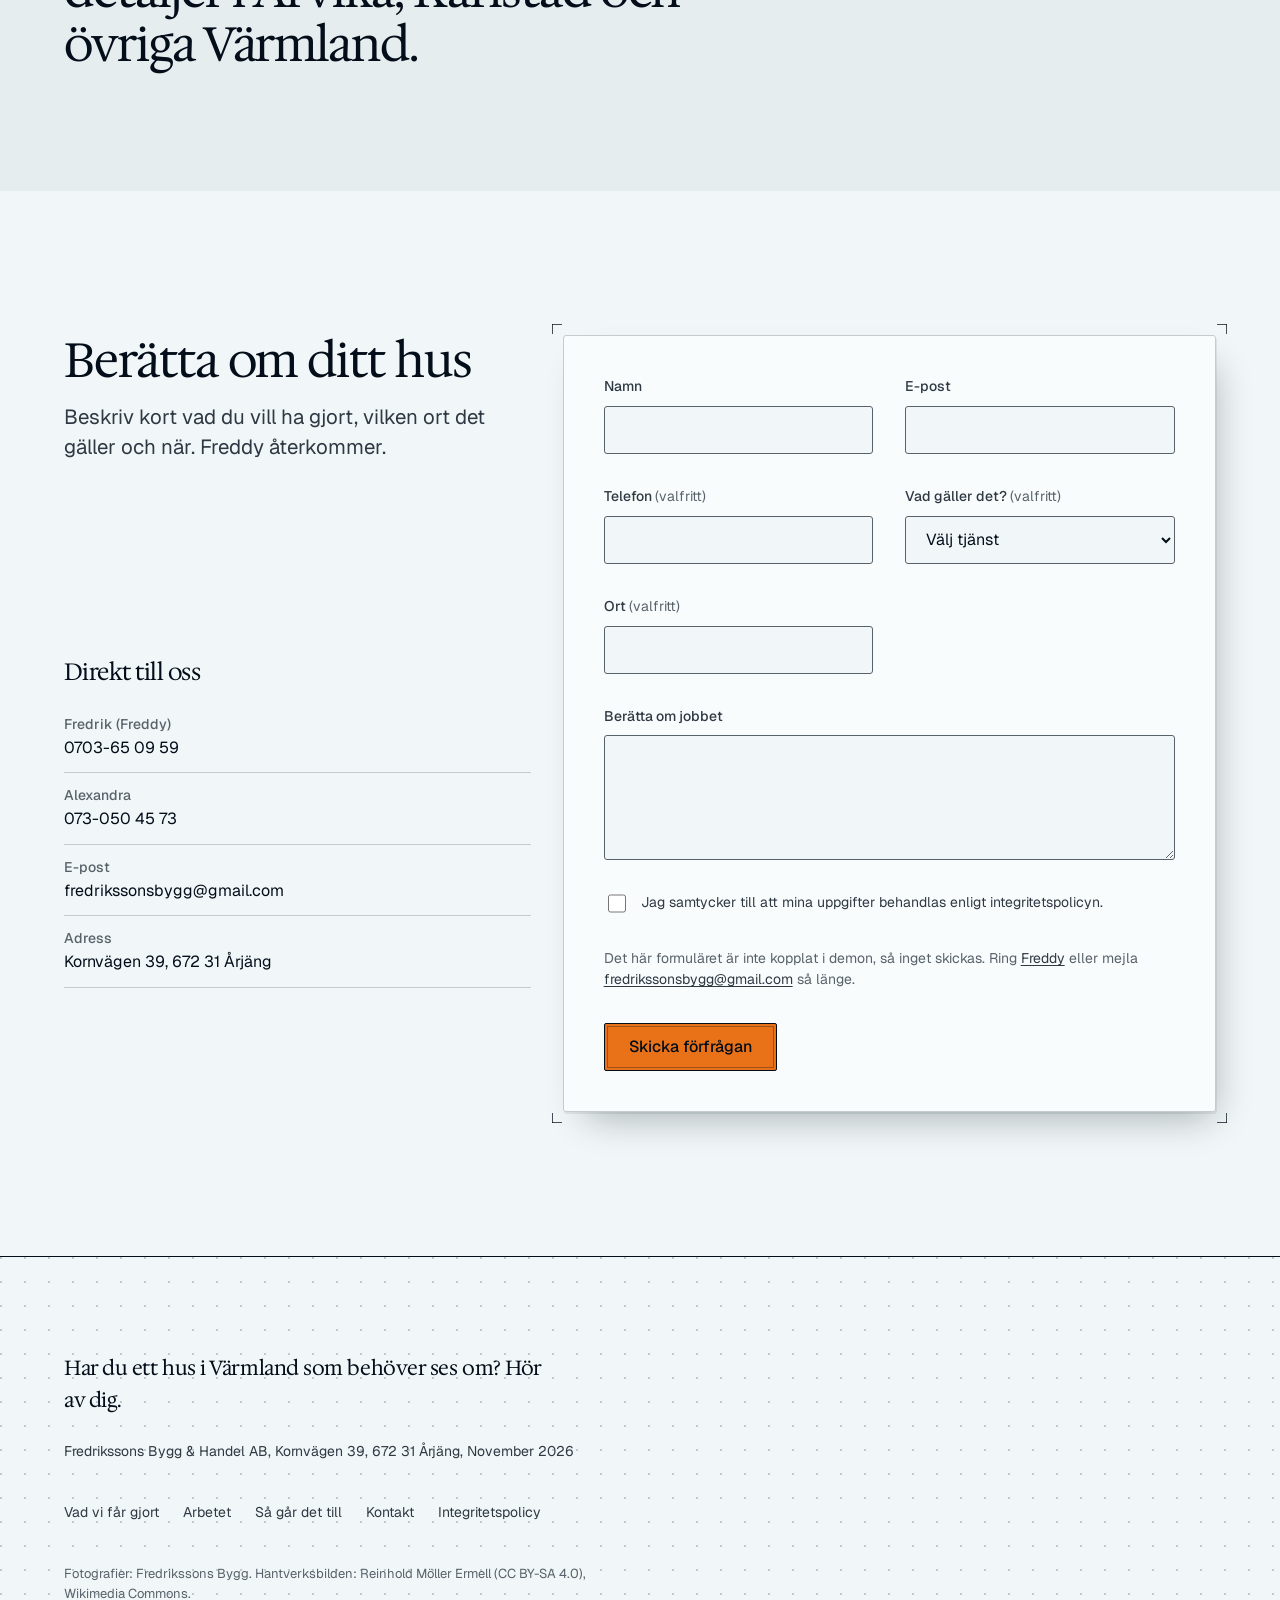
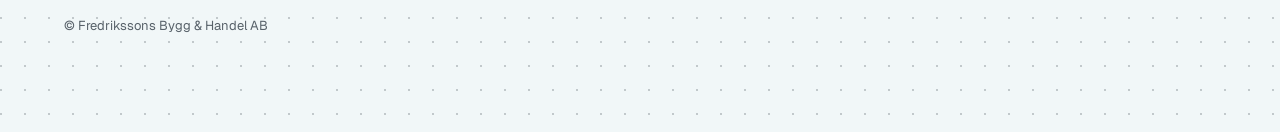
==== commit 975bc797: "Review: hero Stage (skarpt foto), skip-lank, favicon, og-taggar, 404, aktiv nav" ====
--- a/index.html
+++ b/index.html
@@ -6,12 +6,22 @@
 <title>Fredrikssons Bygg: takbyte, målning och snickeri i Värmland</title>
 <meta name="description" content="Familjeföretag i Årjäng. Takbyte, målning, fönsterrenovering och småjobb åt husägare i Arvika, Karlstad och övriga Värmland. Kostnadsfri offert.">
 <meta name="theme-color" content="#f4f6f7">
+<link rel="icon" href="files/favicon.png" type="image/png">
+<meta property="og:type" content="website">
+<meta property="og:title" content="Fredrikssons Bygg: takbyte, målning och snickeri i Värmland">
+<meta property="og:description" content="Familjeföretag i Årjäng. Takbyte, målning, fönsterrenovering och småjobb åt husägare i Arvika, Karlstad och övriga Värmland.">
+<meta property="og:image" content="https://oskarhellmer-dev.github.io/fredrikssonsbygg/files/tak.jpg">
+<meta property="og:url" content="https://oskarhellmer-dev.github.io/fredrikssonsbygg/">
+<meta property="og:locale" content="sv_SE">
+<meta name="twitter:card" content="summary_large_image">
 <link rel="preconnect" href="https://fonts.googleapis.com">
 <link rel="preconnect" href="https://fonts.gstatic.com" crossorigin>
 <link href="https://fonts.googleapis.com/css2?family=Hedvig+Letters+Serif:opsz@12..24&family=Geist:wght@400;500&display=swap" rel="stylesheet">
 <link rel="stylesheet" href="style.css">
 </head>
 <body>
+
+<a class="skip" href="#top">Hoppa till innehållet</a>
 
 <header class="nav">
   <div class="container">
@@ -32,18 +42,19 @@
 <main id="top">
 
   <section class="hero" aria-label="Fredrikssons Bygg">
-    <figure class="hero__media" data-slot="hero" data-alt="Ert eget foto: ett färdigt tak i Värmland i dagsljus, gärna ert eget arbete">
-      <img src="files/tak.jpg" width="2200" height="1122" alt="Nylagt plåttak i kvällsljus" fetchpriority="high" style="object-position:50% 62%">
-    </figure>
-    <div class="hero__veil" aria-hidden="true"></div>
-    <div class="container hero__content">
+    <div class="container hero__grid">
       <div class="hero__txt">
         <h1>Från taket till detaljerna.</h1>
         <p class="lead">Takbyten, målning och snickeri åt husägare i Årjäng, Arvika och Karlstad.</p>
         <div class="hero__actions">
           <a class="btn btn--primary" href="tel:+46703650959">Ring Freddy</a>
-          <a class="btn btn--ghost" href="#kontakt">Begär kostnadsfri offert</a>
+          <a class="btn btn--quiet" href="#kontakt">Begär kostnadsfri offert</a>
         </div>
+      </div>
+      <div class="crop hero__frame">
+        <figure class="hero__media" data-slot="hero" data-alt="Ert eget foto: ett färdigt tak i Värmland, gärna ert eget arbete i dagsljus">
+          <img src="files/tak.jpg" width="2200" height="1122" alt="Nylagt plåttak i kvällsljus" fetchpriority="high" style="object-position:68% 46%">
+        </figure>
       </div>
     </div>
   </section>
@@ -223,6 +234,7 @@
       <a href="#arbetet">Arbetet</a>
       <a href="#sa-gar-det-till">Så går det till</a>
       <a href="#kontakt">Kontakt</a>
+      <a href="https://fredrikssonsbygg.se/integritetspolicy/">Integritetspolicy</a>
     </nav>
     <p class="footer__credits" data-credits>Fotografier: Fredrikssons Bygg. Hantverksbilden: Reinhold Möller Ermell (CC BY-SA 4.0), Wikimedia Commons.</p>
     <p class="footer__legal">© Fredrikssons Bygg &amp; Handel AB</p>
@@ -233,6 +245,20 @@
 window.hallmarkSlots = (m) => { for (const [k, v] of Object.entries(m)) { const s = document.querySelector(`[data-slot="${k}"]`); if (!s) continue; const im = new Image(); im.src = typeof v === 'string' ? v : v.src; im.alt = (typeof v === 'object' && v.alt) || s.dataset.alt || ''; s.querySelectorAll(':scope > img').forEach((o) => o.remove()); s.prepend(im); } };
 document.querySelectorAll('[data-slot] img').forEach((i) => { if (i.complete && !i.naturalWidth) i.remove(); else i.addEventListener('error', () => i.remove(), { once: true }); });
 document.getElementById('offert').addEventListener('submit', (e) => e.preventDefault());
+(function () {
+  const links = [...document.querySelectorAll('.nav__links a[href^="#"], .footer__links a[href^="#"]')];
+  const secs = links.map((a) => document.querySelector(a.getAttribute('href'))).filter(Boolean);
+  if (!secs.length || !('IntersectionObserver' in window)) return;
+  const io = new IntersectionObserver((entries) => {
+    for (const e of entries) {
+      if (!e.isIntersecting) continue;
+      const id = '#' + e.target.id;
+      links.forEach((a) => a.removeAttribute('aria-current'));
+      links.filter((a) => a.getAttribute('href') === id).forEach((a) => a.setAttribute('aria-current', 'true'));
+    }
+  }, { rootMargin: '-45% 0px -50% 0px' });
+  secs.forEach((s) => io.observe(s));
+})();
 </script>
 </body>
 </html>
--- a/style.css
+++ b/style.css
@@ -1,11 +1,16 @@
 /* Hallmark · shape: Work-led proof sheet (swapped from the draw's Feature Stack, which needs product screens the material has none of) · genre: editorial · theme: Studio (deal 1/3, drawn) · job: hire · draw: 2545f6
- * hero: Poster · nav: floating bar (pill refused: Studio's corners are square) · footer: letter close · imagery: photographs, the family's own two plus one library frame credited in the footer · signature: the family's roof at dusk as the whole first screen
+ * hero: Stage (Poster refused: the source photo is 2200px wide, too little for a full-bleed retina hero) · nav: floating bar (pill refused: Studio's corners are square) · footer: letter close · imagery: photographs, the family's own two plus one library frame credited in the footer · signature: the family's roof at dusk, framed and crop-marked
  * axes: light/roman-serif/warm · posture: restrained · contrast: pass · fold: pass · v2.0.0 */
 /* Hallmark · pre-emit critique: P5 H4 E4 S5 R4 V4 · weakest: E, the services were about to become icon tiles; set them as rows under an ink rule instead */
+/* Hallmark · sweep: sloplint --render clean, 0 FAIL 0 REFLEX 0 WARN at 1280/1440/1920/375 */
 @import url("./tokens.css");
 @import url("./base.css");
 
 /* ---------- print marks (Studio): crop ticks on every printed piece ---------- */
+html { scroll-behavior: smooth; }
+.skip { position: absolute; top: var(--space-xs); left: var(--space-xs); z-index: var(--z-toast); padding: var(--space-sm) var(--space-md); background: var(--color-ink); color: var(--color-paper); border-radius: var(--radius-card); text-decoration: none; transform: translateY(-250%); }
+.skip:focus { transform: none; }
+.p404 > * + * { margin-top: var(--space-lg); }
 .crop { position: relative; --l: 10px; --o: 12px; }
 .crop::before {
   content: ""; position: absolute; inset: calc(-1 * var(--o)); pointer-events: none; z-index: var(--z-raised);
@@ -60,21 +65,17 @@
 .nav__links { display: flex; gap: var(--space-lg); margin-inline-start: var(--space-lg); }
 .nav__links a { font-size: var(--text-sm); color: var(--color-ink-2); text-decoration: none; }
 .nav__links a:hover { color: var(--color-ink); text-decoration: underline; text-decoration-color: var(--color-accent); text-underline-offset: 0.24em; }
+.nav__links a[aria-current="true"] { color: var(--color-ink); text-decoration: underline; text-decoration-color: var(--color-accent); text-underline-offset: 0.24em; }
 .btn--nav { margin-inline-start: auto; min-height: 44px; padding: 0 var(--space-md); font-size: var(--text-sm); }
 
-/* ---------- hero: Poster ---------- */
+/* ---------- hero: Stage (a framed proof, not a full-bleed poster) ---------- */
 :root { --nav-h: calc(64px + var(--space-md) * 2); }
-.hero { position: relative; display: grid; align-content: end; min-height: calc(100dvh - var(--nav-h)); isolation: isolate; }
-.hero__media { position: absolute; inset: 0; margin: 0; border-radius: 0; }
-.hero__veil {
-  position: absolute; inset: 0; z-index: 2;
-  background: linear-gradient(to top right, color-mix(in oklab, var(--color-ink) 84%, transparent) 0%, color-mix(in oklab, var(--color-ink) 34%, transparent) 52%, transparent 84%);
-}
-.hero__content { position: relative; z-index: 3; padding-block: var(--space-2xl) var(--space-lg); }
+.hero__grid { display: grid; grid-template-columns: minmax(0, 5fr) minmax(0, 7fr); gap: var(--space-2xl); align-items: center; min-height: calc(100dvh - var(--nav-h)); padding-block: var(--space-2xl); }
 .hero__txt { max-width: 34rem; }
-.hero h1 { color: var(--color-paper); }
-.hero .lead { margin-top: var(--space-md); color: color-mix(in oklab, var(--color-paper) 88%, transparent); }
+.hero .lead { margin-top: var(--space-md); color: var(--color-ink-2); }
 .hero__actions { display: flex; flex-wrap: wrap; gap: var(--space-md); margin-top: var(--space-lg); }
+.hero__frame { width: 100%; }
+.hero__media { margin: 0; aspect-ratio: 4 / 3; border-radius: var(--radius-card); outline: var(--rule-hair) solid color-mix(in oklab, var(--color-ink) 8%, transparent); outline-offset: -1px; }
 
 /* ---------- sections ---------- */
 .section { padding-block: var(--section-gap); }
@@ -172,7 +173,7 @@
 
 /* ---------- responsive ---------- */
 @media (max-width: 60rem) {
-  .hero { min-height: calc(100svh - var(--nav-h)); }
+  .hero__grid { grid-template-columns: minmax(0, 1fr); gap: var(--space-xl); min-height: calc(100svh - var(--nav-h)); padding-block: var(--space-xl) var(--space-2xl); }
   .photo--wide, #om-oss .photo { min-height: 0; }
   .nav__links { display: none; }
   .split, .close { grid-template-columns: minmax(0, 1fr); gap: var(--space-2xl); }
